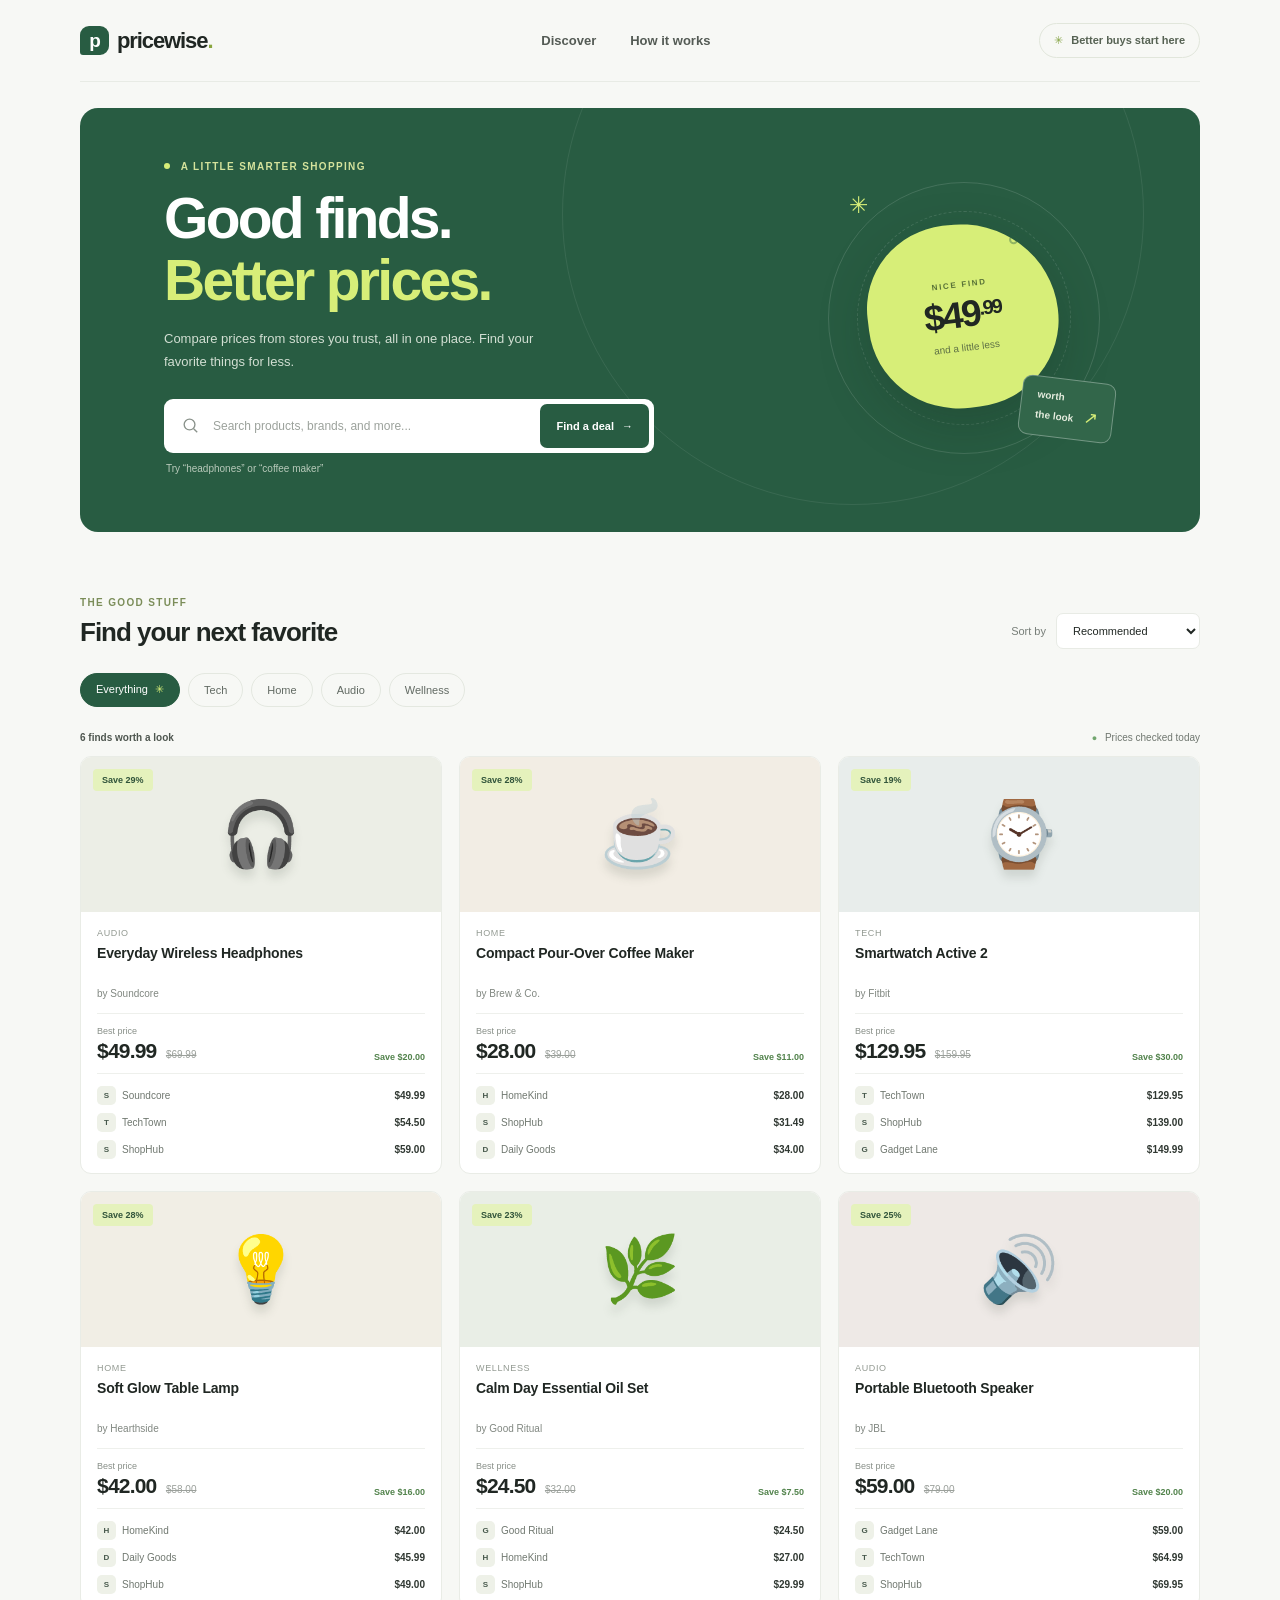
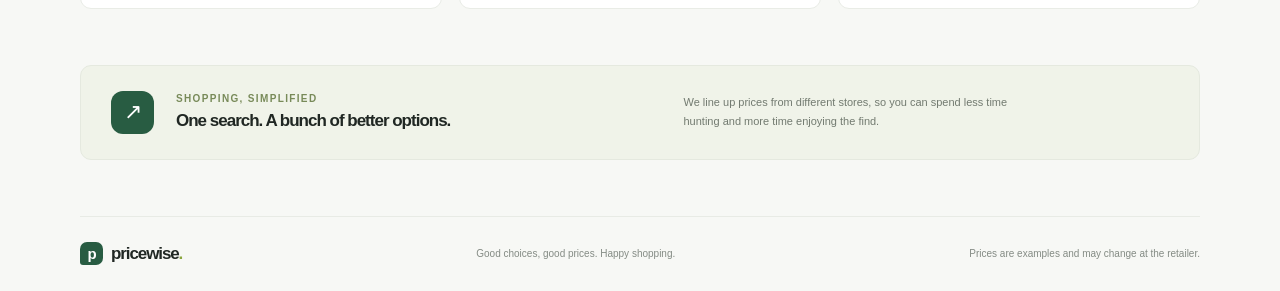
==== index.html @ 835a2e39 "Build responsive price comparison storefront Co-authored-by: waseemraja2x2x20-cmyk <297155719+waseem" ====
<!doctype html>
<html lang="en">
  <head>
    <meta charset="utf-8">
    <meta name="viewport" content="width=device-width, initial-scale=1">
    <meta name="theme-color" content="#f7f8f5">
    <meta name="description" content="Compare prices from trusted stores and find the best deal on the things you love.">
    <title>Pricewise — compare prices, shop smarter</title>
    <link rel="stylesheet" href="styles.css">
    <script src="app.js" defer></script>
  </head>
  <body>
    <header class="site-header">
      <a class="brand" href="#" aria-label="Pricewise home">
        <span class="brand-mark" aria-hidden="true">p</span>
        pricewise<span class="brand-period">.</span>
      </a>
      <nav class="header-links" aria-label="Main navigation">
        <a href="#deals">Discover</a>
        <a href="#how-it-works">How it works</a>
      </nav>
      <a class="header-note" href="#deals"><span aria-hidden="true">✳</span> Better buys start here</a>
    </header>

    <main>
      <section class="hero" aria-labelledby="hero-title">
        <div class="hero-copy">
          <p class="eyebrow"><span class="eyebrow-dot"></span> A little smarter shopping</p>
          <h1 id="hero-title">Good finds.<br><span>Better prices.</span></h1>
          <p class="hero-description">Compare prices from stores you trust, all in one place. Find your favorite things for less.</p>
          <form class="search-form" role="search">
            <label class="search-icon" for="search-input" aria-hidden="true">
              <svg viewBox="0 0 24 24" fill="none"><circle cx="10.8" cy="10.8" r="6.8"></circle><path d="m16 16 4.5 4.5"></path></svg>
            </label>
            <input id="search-input" type="search" placeholder="Search products, brands, and more..." autocomplete="off">
            <button type="submit">Find a deal <span aria-hidden="true">→</span></button>
          </form>
          <p class="search-hint">Try “headphones” or “coffee maker”</p>
        </div>
        <div class="hero-art" aria-hidden="true">
          <div class="art-sparkle sparkle-one">✳</div>
          <div class="art-sparkle sparkle-two">✦</div>
          <div class="art-orbit orbit-one"></div>
          <div class="art-orbit orbit-two"></div>
          <div class="price-tag">
            <span class="tag-hole"></span>
            <span class="tag-label">NICE FIND</span>
            <span class="tag-price">$49<span>.99</span></span>
            <span class="tag-caption">and a little less</span>
          </div>
          <div class="art-sticker">worth<br>the look <span>↗</span></div>
        </div>
      </section>

      <section class="deals-section" id="deals" aria-labelledby="deals-title">
        <div class="section-heading">
          <div>
            <p class="eyebrow section-eyebrow">The good stuff</p>
            <h2 id="deals-title">Find your next favorite</h2>
          </div>
          <label class="sort-control" for="sort-select">
            <span>Sort by</span>
            <select id="sort-select">
              <option value="recommended">Recommended</option>
              <option value="price">Lowest price</option>
              <option value="savings">Biggest savings</option>
              <option value="name">Name A–Z</option>
            </select>
          </label>
        </div>

        <div class="category-row" role="group" aria-label="Filter by category">
          <button class="category-chip active" type="button" data-category="all" aria-pressed="true">Everything <span>✳</span></button>
          <button class="category-chip" type="button" data-category="Tech" aria-pressed="false">Tech</button>
          <button class="category-chip" type="button" data-category="Home" aria-pressed="false">Home</button>
          <button class="category-chip" type="button" data-category="Audio" aria-pressed="false">Audio</button>
          <button class="category-chip" type="button" data-category="Wellness" aria-pressed="false">Wellness</button>
        </div>

        <div class="results-line">
          <p id="results-count" aria-live="polite"></p>
          <p class="updated-note"><span aria-hidden="true">●</span> Prices checked today</p>
        </div>
        <div class="product-grid" id="product-grid"></div>
        <div class="empty-state" id="empty-state" hidden>
          <span aria-hidden="true">⌕</span>
          <h3>No matches just yet</h3>
          <p>Try another search or choose a different category.</p>
          <button type="button" id="clear-filters">Show me everything</button>
        </div>
      </section>

      <section class="how-section" id="how-it-works">
        <div class="how-icon" aria-hidden="true">↗</div>
        <div>
          <p class="eyebrow">Shopping, simplified</p>
          <h2>One search. A bunch of better options.</h2>
        </div>
        <p>We line up prices from different stores, so you can spend less time hunting and more time enjoying the find.</p>
      </section>
    </main>

    <footer class="site-footer">
      <a class="brand footer-brand" href="#"><span class="brand-mark" aria-hidden="true">p</span>pricewise<span class="brand-period">.</span></a>
      <p>Good choices, good prices. Happy shopping.</p>
      <span>Prices are examples and may change at the retailer.</span>
    </footer>
  </body>
</html>
---- styles.css ----
:root {
  color-scheme: light;
  --ink: #202723;
  --muted: #777e78;
  --green: #285c42;
  --green-dark: #204b36;
  --lime: #d7ee78;
  --paper: #f7f8f5;
  --line: #e8ebe5;
  font-family: 'DM Sans', sans-serif;
  font-synthesis: none;
  text-rendering: optimizeLegibility;
}

* { box-sizing: border-box; }

html { scroll-behavior: smooth; }

body {
  margin: 0;
  color: var(--ink);
  background: var(--paper);
}

a { color: inherit; text-decoration: none; }
button, input, select { font: inherit; }
button, select { cursor: pointer; }

.site-header, main, .site-footer {
  width: min(1120px, calc(100% - 64px));
  margin: 0 auto;
}

.site-header {
  height: 82px;
  display: flex;
  align-items: center;
  justify-content: space-between;
  border-bottom: 1px solid var(--line);
}

.brand {
  display: inline-flex;
  align-items: center;
  gap: 8px;
  font: 800 22px/1 'Manrope', sans-serif;
  letter-spacing: -1.1px;
}

.brand-mark {
  display: grid;
  width: 29px;
  height: 29px;
  place-items: center;
  border-radius: 9px 9px 9px 3px;
  color: white;
  background: var(--green);
  font: 800 19px/1 'Manrope', sans-serif;
  letter-spacing: -1px;
}

.brand-period { color: #8aa63e; margin-left: -8px; }

.header-links {
  display: flex;
  gap: 34px;
  color: #545b55;
  font-size: 13px;
  font-weight: 600;
}

.header-links a:hover, .header-links a:focus-visible { color: var(--green); }

.header-note {
  padding: 10px 14px;
  border: 1px solid #e1e6db;
  border-radius: 30px;
  color: #566253;
  font-size: 11px;
  font-weight: 600;
}

.header-note span { color: #85a344; padding-right: 5px; }

.hero {
  position: relative;
  display: flex;
  min-height: 424px;
  align-items: center;
  justify-content: space-between;
  overflow: hidden;
  padding: 45px 7.5% 50px;
  margin-top: 26px;
  border-radius: 18px;
  color: white;
  background: var(--green);
}

.hero::before {
  position: absolute;
  top: -185px;
  right: 5%;
  width: 580px;
  height: 580px;
  border: 1px solid rgb(255 255 255 / 8%);
  border-radius: 50%;
  content: '';
}

.hero-copy { position: relative; z-index: 1; width: 58%; }

.eyebrow {
  margin: 0 0 16px;
  color: #d5e39c;
  font-size: 10px;
  font-weight: 700;
  letter-spacing: 1.35px;
  text-transform: uppercase;
}

.eyebrow-dot {
  display: inline-block;
  width: 6px;
  height: 6px;
  margin: 0 7px 1px 0;
  border-radius: 50%;
  background: var(--lime);
}

h1, h2, h3, p { margin-top: 0; }

.hero h1 {
  margin: 0;
  font: 700 clamp(40px, 5vw, 57px)/1.08 'Manrope', sans-serif;
  letter-spacing: -2.7px;
}

.hero h1 span { color: var(--lime); }

.hero-description {
  max-width: 395px;
  margin: 17px 0 25px;
  color: #d2dfd3;
  font-size: 13px;
  line-height: 1.75;
}

.search-form {
  display: flex;
  width: min(490px, 100%);
  height: 54px;
  align-items: center;
  padding: 5px;
  border-radius: 9px;
  background: white;
}

.search-icon { display: grid; width: 42px; flex: 0 0 42px; place-items: center; }
.search-icon svg { width: 19px; stroke: #8a928b; stroke-width: 1.7; }

.search-form input {
  width: 100%;
  min-width: 0;
  height: 100%;
  border: 0;
  outline: 0;
  color: var(--ink);
  font-size: 12px;
}

.search-form input::placeholder { color: #9ca29c; }
.search-form:focus-within { outline: 3px solid rgb(215 238 120 / 50%); }

.search-form button {
  height: 44px;
  flex: 0 0 auto;
  padding: 0 16px;
  border: 0;
  border-radius: 7px;
  color: white;
  background: var(--green);
  font-size: 11px;
  font-weight: 700;
}

.search-form button:hover { background: var(--green-dark); }
.search-form button span { padding-left: 5px; }
.search-hint { margin: 10px 0 0 2px; color: #b9cabb; font-size: 10px; }

.hero-art {
  position: relative;
  width: 295px;
  height: 292px;
  flex: 0 0 295px;
  margin-right: 5px;
}

.art-orbit {
  position: absolute;
  top: 50%;
  left: 50%;
  width: 272px;
  height: 272px;
  border: 1px solid rgb(255 255 255 / 13%);
  border-radius: 50%;
  transform: translate(-50%, -50%);
}

.orbit-two { width: 214px; height: 214px; border-style: dashed; }

.price-tag {
  position: absolute;
  top: 52px;
  left: 52px;
  display: flex;
  width: 190px;
  height: 184px;
  flex-direction: column;
  align-items: center;
  justify-content: center;
  border-radius: 45% 52% 47% 48%;
  color: var(--ink);
  background: var(--lime);
  box-shadow: 0 18px 50px rgb(18 43 29 / 25%);
  transform: rotate(-7deg);
}

.tag-hole {
  position: absolute;
  top: 18px;
  right: 31px;
  width: 9px;
  height: 9px;
  border: 2px solid rgb(40 92 66 / 40%);
  border-radius: 50%;
}

.tag-label { margin-bottom: 7px; color: #587137; font-size: 8px; font-weight: 700; letter-spacing: 1.7px; }
.tag-price { font: 800 37px/1 'Manrope', sans-serif; letter-spacing: -2px; }
.tag-price span { font-size: 20px; vertical-align: 10px; }
.tag-caption { margin-top: 9px; color: #5e7045; font-size: 10px; }

.art-sparkle { position: absolute; color: var(--lime); }
.sparkle-one { top: 20px; left: 33px; font-size: 23px; }
.sparkle-two { right: 3px; bottom: 44px; color: #f4f5eb; font-size: 18px; }

.art-sticker {
  position: absolute;
  right: -3px;
  bottom: 24px;
  padding: 11px 15px;
  border: 1px solid rgb(255 255 255 / 32%);
  border-radius: 10px;
  color: #e6eddf;
  background: #32664a;
  font: 600 10px/1.35 'Manrope', sans-serif;
  transform: rotate(7deg);
}

.art-sticker span { padding-left: 7px; color: var(--lime); font-size: 17px; }

.deals-section { padding: 65px 0 56px; }

.section-heading {
  display: flex;
  align-items: end;
  justify-content: space-between;
  margin-bottom: 24px;
}

.section-eyebrow { margin-bottom: 8px; color: #7b8d59; }

.section-heading h2, .how-section h2 {
  margin: 0;
  font: 700 26px/1.25 'Manrope', sans-serif;
  letter-spacing: -1px;
}

.sort-control { display: flex; align-items: center; gap: 10px; color: var(--muted); font-size: 11px; }

.sort-control select {
  min-width: 144px;
  padding: 10px 30px 10px 12px;
  border: 1px solid var(--line);
  border-radius: 7px;
  outline-color: var(--green);
  color: var(--ink);
  background: white;
  font-size: 11px;
}

.category-row { display: flex; flex-wrap: wrap; gap: 8px; }

.category-chip {
  min-height: 34px;
  padding: 0 15px;
  border: 1px solid #e4e8e0;
  border-radius: 20px;
  color: #626a63;
  background: transparent;
  font-size: 11px;
  transition: background .15s, color .15s, border-color .15s;
}

.category-chip:hover { border-color: #9eaf91; }
.category-chip.active { border-color: var(--green); color: white; background: var(--green); }
.category-chip span { padding-left: 4px; color: var(--lime); }

.results-line {
  display: flex;
  align-items: center;
  justify-content: space-between;
  margin: 25px 0 13px;
  color: #707770;
  font-size: 10px;
}

.results-line p { margin: 0; }
.results-line #results-count { color: #4e564f; font-weight: 600; }
.updated-note span { margin-right: 5px; color: #72a66f; font-size: 9px; }

.product-grid { display: grid; grid-template-columns: repeat(3, minmax(0, 1fr)); gap: 17px; }

.product-card {
  min-width: 0;
  overflow: hidden;
  border: 1px solid #e9ece6;
  border-radius: 11px;
  background: white;
  transition: transform .18s ease, box-shadow .18s ease;
}

.product-card:hover { box-shadow: 0 10px 25px rgb(39 58 42 / 8%); transform: translateY(-3px); }

.product-art {
  position: relative;
  display: grid;
  height: 155px;
  place-items: center;
  background: var(--product-background, #f0f1eb);
}

.product-emoji { font-size: 64px; filter: drop-shadow(0 8px 5px rgb(26 38 28 / 12%)); }

.deal-badge {
  position: absolute;
  top: 12px;
  left: 12px;
  padding: 6px 9px;
  border-radius: 4px;
  color: #31543a;
  background: #e5f2bc;
  font-size: 9px;
  font-weight: 700;
}

.product-details { padding: 16px 16px 14px; }
.product-category { margin: 0 0 5px; color: #929991; font-size: 9px; letter-spacing: .65px; text-transform: uppercase; }
.product-name { min-height: 42px; margin: 0; font: 700 14px/1.45 'Manrope', sans-serif; letter-spacing: -.2px; }
.product-brand { margin: 3px 0 14px; color: #808780; font-size: 10px; }

.best-deal {
  display: flex;
  align-items: end;
  justify-content: space-between;
  padding: 12px 0 11px;
  border-top: 1px solid #eef0ec;
  border-bottom: 1px solid #eef0ec;
}

.best-label { display: block; margin-bottom: 4px; color: #888f88; font-size: 9px; }
.best-price { font: 700 21px/1 'Manrope', sans-serif; letter-spacing: -.8px; }
.old-price { margin-left: 5px; color: #9ba09b; font-size: 10px; text-decoration: line-through; }
.saving-label { color: #52834c; font-size: 9px; font-weight: 700; }

.seller-list { display: grid; gap: 8px; padding-top: 12px; }
.seller-row { display: flex; align-items: center; justify-content: space-between; color: #707870; font-size: 10px; }
.seller-name { display: inline-flex; align-items: center; gap: 6px; }
.seller-logo {
  display: grid;
  width: 19px;
  height: 19px;
  place-items: center;
  border-radius: 5px;
  color: #46584b;
  background: #eef1e8;
  font-size: 8px;
  font-weight: 700;
}
.seller-price { color: #303832; font-weight: 700; }
.more-sellers { padding-top: 3px; color: #829078; font-size: 9px; text-align: center; }

.empty-state { padding: 60px 20px; text-align: center; }
.empty-state > span { color: #899b72; font-size: 34px; }
.empty-state h3 { margin: 12px 0 6px; font: 700 18px 'Manrope', sans-serif; }
.empty-state p { margin-bottom: 16px; color: var(--muted); font-size: 12px; }
.empty-state button { padding: 10px 15px; border: 0; border-radius: 6px; color: white; background: var(--green); font-size: 11px; }

.how-section {
  display: grid;
  grid-template-columns: auto 1fr 1fr;
  gap: 22px;
  align-items: center;
  padding: 25px 30px;
  margin-bottom: 56px;
  border: 1px solid #e5e9df;
  border-radius: 11px;
  background: #f0f3e9;
}

.how-icon { display: grid; width: 43px; height: 43px; place-items: center; border-radius: 12px; color: white; background: var(--green); font-size: 22px; }
.how-section .eyebrow { margin-bottom: 6px; color: #788a59; }
.how-section h2 { max-width: 300px; font-size: 17px; }
.how-section > p { max-width: 360px; margin: 0; color: #727a70; font-size: 11px; line-height: 1.7; }

.site-footer {
  display: flex;
  min-height: 75px;
  align-items: center;
  justify-content: space-between;
  border-top: 1px solid var(--line);
}

.footer-brand { font-size: 17px; }
.footer-brand .brand-mark { width: 23px; height: 23px; border-radius: 7px 7px 7px 3px; font-size: 15px; }
.footer-brand .brand-period { margin-left: -8px; }
.site-footer p, .site-footer > span { margin: 0; color: #848b84; font-size: 10px; }

[hidden] { display: none !important; }

@media (max-width: 800px) {
  .hero { padding-right: 5%; padding-left: 6%; }
  .hero-art { width: 230px; flex-basis: 230px; transform: scale(.86); transform-origin: center right; }
  .hero-copy { width: 62%; }
  .product-grid { grid-template-columns: repeat(2, minmax(0, 1fr)); }
}

@media (max-width: 600px) {
  .site-header, main, .site-footer { width: min(100% - 36px, 460px); }
  .site-header { height: 68px; }
  .header-links { gap: 16px; font-size: 11px; }
  .header-note { display: none; }
  .hero { min-height: 0; padding: 37px 23px 30px; margin-top: 16px; }
  .hero-copy { width: 100%; }
  .hero h1 { font-size: 43px; }
  .hero-description { max-width: 360px; font-size: 12px; }
  .hero-art { display: none; }
  .search-form { height: 50px; }
  .search-icon { width: 34px; flex-basis: 34px; }
  .search-form input { font-size: 10px; }
  .search-form button { height: 40px; padding: 0 11px; font-size: 10px; }
  .deals-section { padding: 48px 0 42px; }
  .section-heading { align-items: start; gap: 10px; flex-direction: column; }
  .section-heading h2 { font-size: 23px; }
  .sort-control { align-self: end; }
  .category-row { flex-wrap: nowrap; overflow-x: auto; padding-bottom: 5px; }
  .category-chip { flex: 0 0 auto; }
  .product-grid { gap: 10px; }
  .product-art { height: 125px; }
  .product-emoji { font-size: 51px; }
  .product-details { padding: 12px 11px; }
  .product-name { min-height: 40px; font-size: 12px; }
  .product-brand { margin-bottom: 11px; font-size: 9px; }
  .best-price { font-size: 18px; }
  .old-price { display: block; margin: 4px 0 0; }
  .saving-label { max-width: 56px; text-align: right; line-height: 1.4; }
  .seller-row { font-size: 9px; }
  .how-section { grid-template-columns: auto 1fr; gap: 14px; padding: 20px; margin-bottom: 38px; }
  .how-section > p { grid-column: 1 / -1; }
  .how-section h2 { font-size: 16px; }
  .site-footer { min-height: 100px; flex-wrap: wrap; justify-content: space-between; gap: 0 12px; padding: 16px 0; }
  .site-footer p { text-align: right; }
  .site-footer > span { width: 100%; }
}

@media (max-width: 365px) {
  .header-links { gap: 11px; font-size: 10px; }
  .brand { font-size: 19px; }
  .product-grid { grid-template-columns: 1fr; }
  .product-art { height: 155px; }
  .product-emoji { font-size: 64px; }
  .product-details { padding: 15px; }
}

@media (prefers-reduced-motion: reduce) {
  *, *::before, *::after { scroll-behavior: auto !important; transition-duration: .01ms !important; }
}
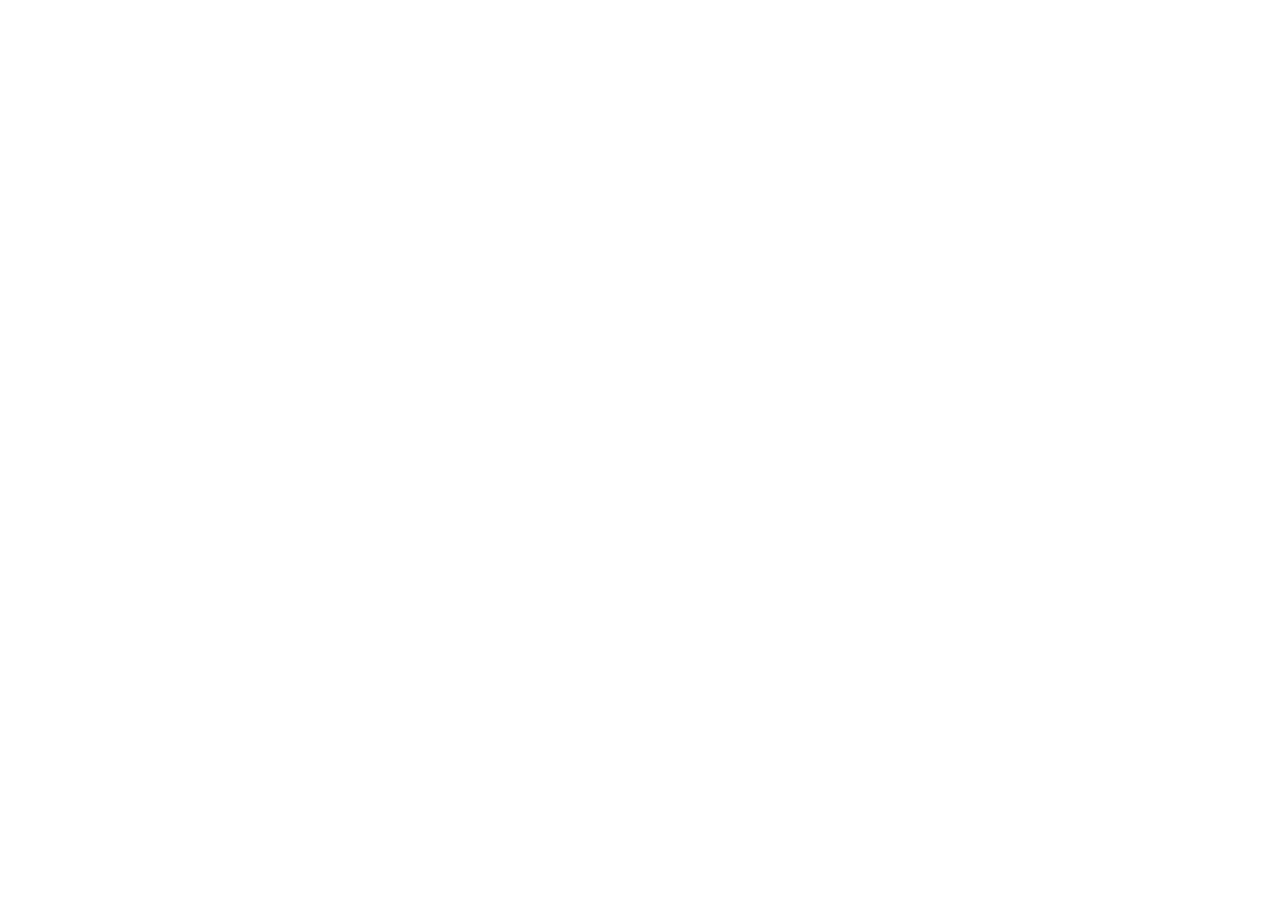
==== commit 91dfce5e: "SastaCheck: home page, price comparison app, Gemini function and Supabase schema Vite + React home p" ====
--- a/index.html
+++ b/index.html
@@ -1,109 +1,21 @@
 <!doctype html>
 <html lang="en">
   <head>
-    <meta charset="utf-8">
-    <meta name="viewport" content="width=device-width, initial-scale=1">
-    <meta name="theme-color" content="#f7f8f5">
-    <meta name="description" content="Compare prices from trusted stores and find the best deal on the things you love.">
-    <title>Pricewise — compare prices, shop smarter</title>
-    <link rel="stylesheet" href="styles.css">
-    <script src="app.js" defer></script>
+    <meta charset="UTF-8" />
+    <link rel="icon" type="image/svg+xml" href="/favicon.svg" />
+    <meta name="viewport" content="width=device-width, initial-scale=1.0, viewport-fit=cover" />
+    <meta name="theme-color" content="#0b1410" />
+    <title>SastaCheck · Sasta kahan hai?</title>
+    <meta name="description" content="Compare your monthly grocery basket across Pakistani stores and local markets, per kg and per litre, with real receipts and price history. Free for shoppers." />
+    <meta property="og:title" content="SastaCheck · Sasta kahan hai?" />
+    <meta property="og:description" content="Compare your monthly grocery basket across stores and markets in Rawalpindi, Islamabad, Lahore and Karachi." />
+    <link rel="preconnect" href="https://fonts.googleapis.com" />
+    <link rel="preconnect" href="https://fonts.gstatic.com" crossorigin />
+    <script src="/app/config.js"></script>
+    <link href="https://fonts.googleapis.com/css2?family=Cormorant+Garamond:ital,wght@1,500;1,600&family=Inter:wght@400;500;600&family=JetBrains+Mono:wght@400;500&family=Noto+Nastaliq+Urdu:wght@500&family=Plus+Jakarta+Sans:wght@500;700;800&display=swap" rel="stylesheet" />
   </head>
   <body>
-    <header class="site-header">
-      <a class="brand" href="#" aria-label="Pricewise home">
-        <span class="brand-mark" aria-hidden="true">p</span>
-        pricewise<span class="brand-period">.</span>
-      </a>
-      <nav class="header-links" aria-label="Main navigation">
-        <a href="#deals">Discover</a>
-        <a href="#how-it-works">How it works</a>
-      </nav>
-      <a class="header-note" href="#deals"><span aria-hidden="true">✳</span> Better buys start here</a>
-    </header>
-
-    <main>
-      <section class="hero" aria-labelledby="hero-title">
-        <div class="hero-copy">
-          <p class="eyebrow"><span class="eyebrow-dot"></span> A little smarter shopping</p>
-          <h1 id="hero-title">Good finds.<br><span>Better prices.</span></h1>
-          <p class="hero-description">Compare prices from stores you trust, all in one place. Find your favorite things for less.</p>
-          <form class="search-form" role="search">
-            <label class="search-icon" for="search-input" aria-hidden="true">
-              <svg viewBox="0 0 24 24" fill="none"><circle cx="10.8" cy="10.8" r="6.8"></circle><path d="m16 16 4.5 4.5"></path></svg>
-            </label>
-            <input id="search-input" type="search" placeholder="Search products, brands, and more..." autocomplete="off">
-            <button type="submit">Find a deal <span aria-hidden="true">→</span></button>
-          </form>
-          <p class="search-hint">Try “headphones” or “coffee maker”</p>
-        </div>
-        <div class="hero-art" aria-hidden="true">
-          <div class="art-sparkle sparkle-one">✳</div>
-          <div class="art-sparkle sparkle-two">✦</div>
-          <div class="art-orbit orbit-one"></div>
-          <div class="art-orbit orbit-two"></div>
-          <div class="price-tag">
-            <span class="tag-hole"></span>
-            <span class="tag-label">NICE FIND</span>
-            <span class="tag-price">$49<span>.99</span></span>
-            <span class="tag-caption">and a little less</span>
-          </div>
-          <div class="art-sticker">worth<br>the look <span>↗</span></div>
-        </div>
-      </section>
-
-      <section class="deals-section" id="deals" aria-labelledby="deals-title">
-        <div class="section-heading">
-          <div>
-            <p class="eyebrow section-eyebrow">The good stuff</p>
-            <h2 id="deals-title">Find your next favorite</h2>
-          </div>
-          <label class="sort-control" for="sort-select">
-            <span>Sort by</span>
-            <select id="sort-select">
-              <option value="recommended">Recommended</option>
-              <option value="price">Lowest price</option>
-              <option value="savings">Biggest savings</option>
-              <option value="name">Name A–Z</option>
-            </select>
-          </label>
-        </div>
-
-        <div class="category-row" role="group" aria-label="Filter by category">
-          <button class="category-chip active" type="button" data-category="all" aria-pressed="true">Everything <span>✳</span></button>
-          <button class="category-chip" type="button" data-category="Tech" aria-pressed="false">Tech</button>
-          <button class="category-chip" type="button" data-category="Home" aria-pressed="false">Home</button>
-          <button class="category-chip" type="button" data-category="Audio" aria-pressed="false">Audio</button>
-          <button class="category-chip" type="button" data-category="Wellness" aria-pressed="false">Wellness</button>
-        </div>
-
-        <div class="results-line">
-          <p id="results-count" aria-live="polite"></p>
-          <p class="updated-note"><span aria-hidden="true">●</span> Prices checked today</p>
-        </div>
-        <div class="product-grid" id="product-grid"></div>
-        <div class="empty-state" id="empty-state" hidden>
-          <span aria-hidden="true">⌕</span>
-          <h3>No matches just yet</h3>
-          <p>Try another search or choose a different category.</p>
-          <button type="button" id="clear-filters">Show me everything</button>
-        </div>
-      </section>
-
-      <section class="how-section" id="how-it-works">
-        <div class="how-icon" aria-hidden="true">↗</div>
-        <div>
-          <p class="eyebrow">Shopping, simplified</p>
-          <h2>One search. A bunch of better options.</h2>
-        </div>
-        <p>We line up prices from different stores, so you can spend less time hunting and more time enjoying the find.</p>
-      </section>
-    </main>
-
-    <footer class="site-footer">
-      <a class="brand footer-brand" href="#"><span class="brand-mark" aria-hidden="true">p</span>pricewise<span class="brand-period">.</span></a>
-      <p>Good choices, good prices. Happy shopping.</p>
-      <span>Prices are examples and may change at the retailer.</span>
-    </footer>
+    <div id="root"></div>
+    <script type="module" src="/src/main.jsx"></script>
   </body>
 </html>
